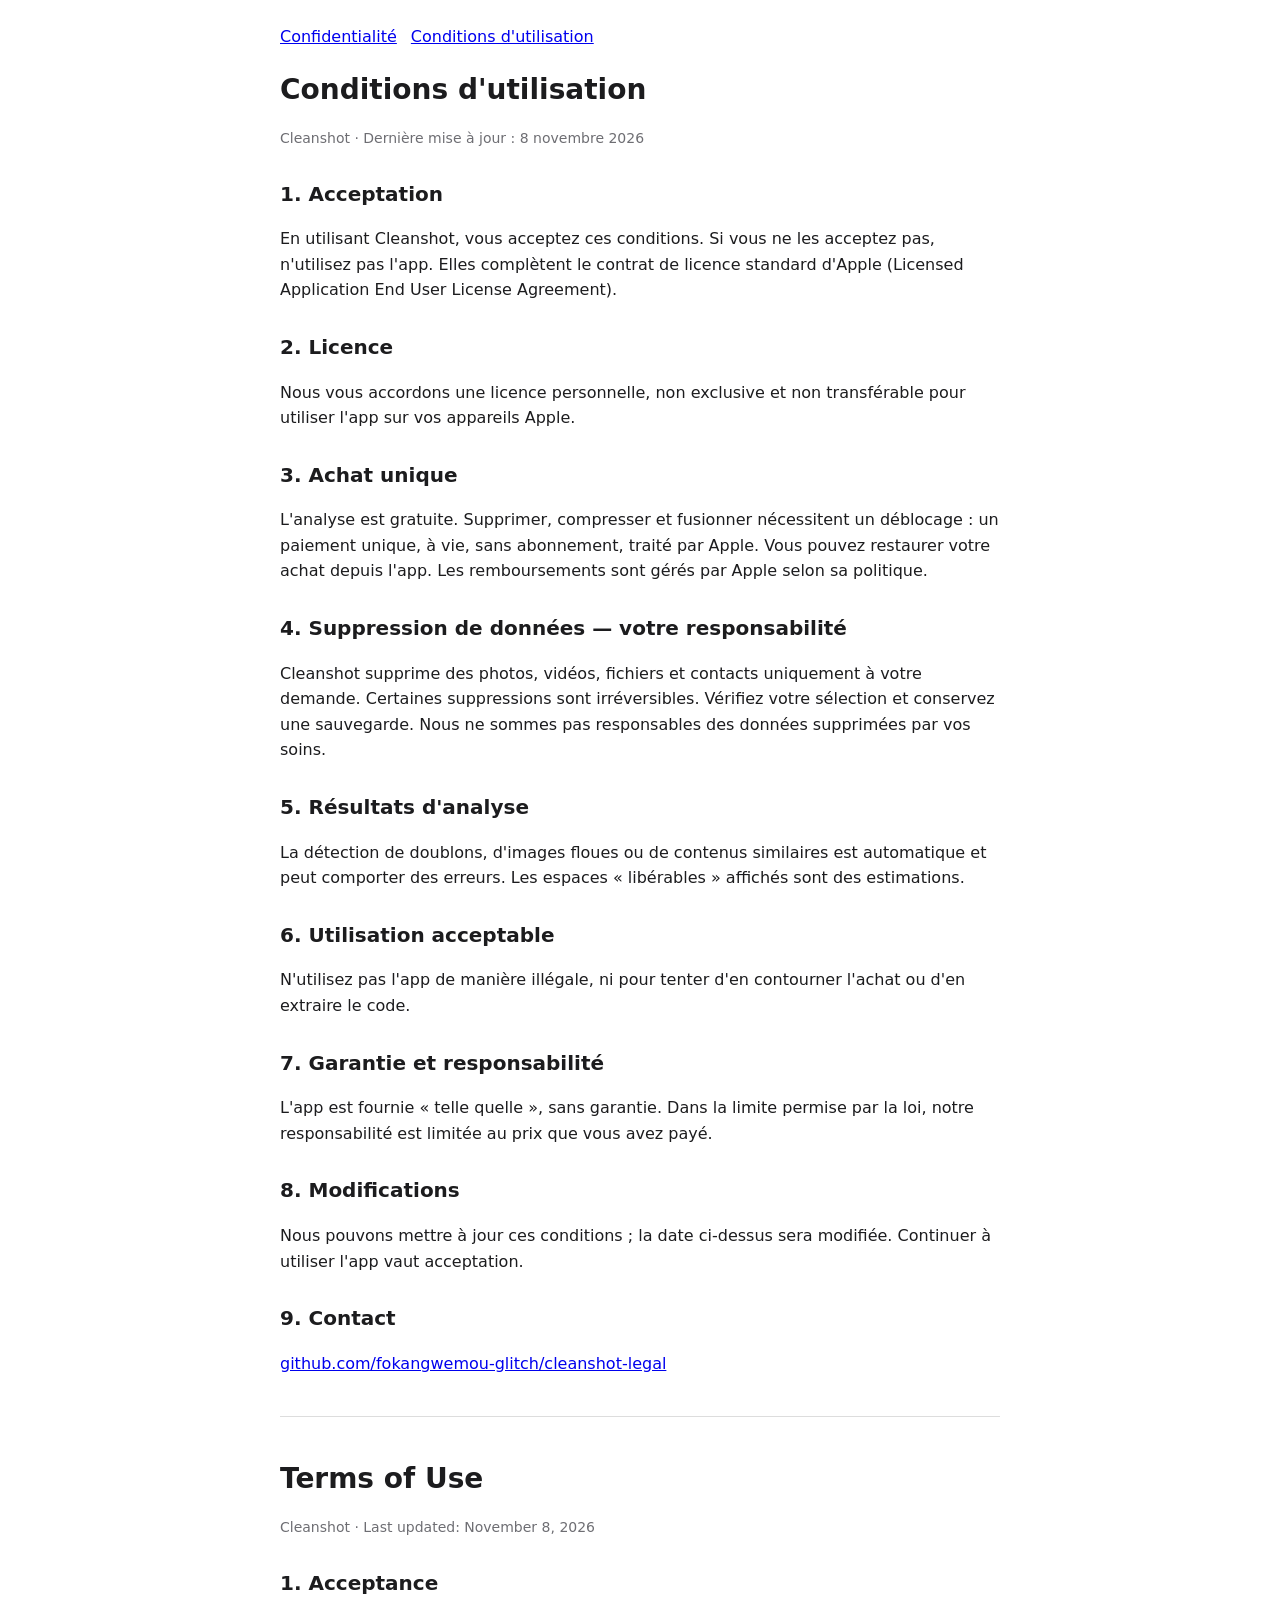
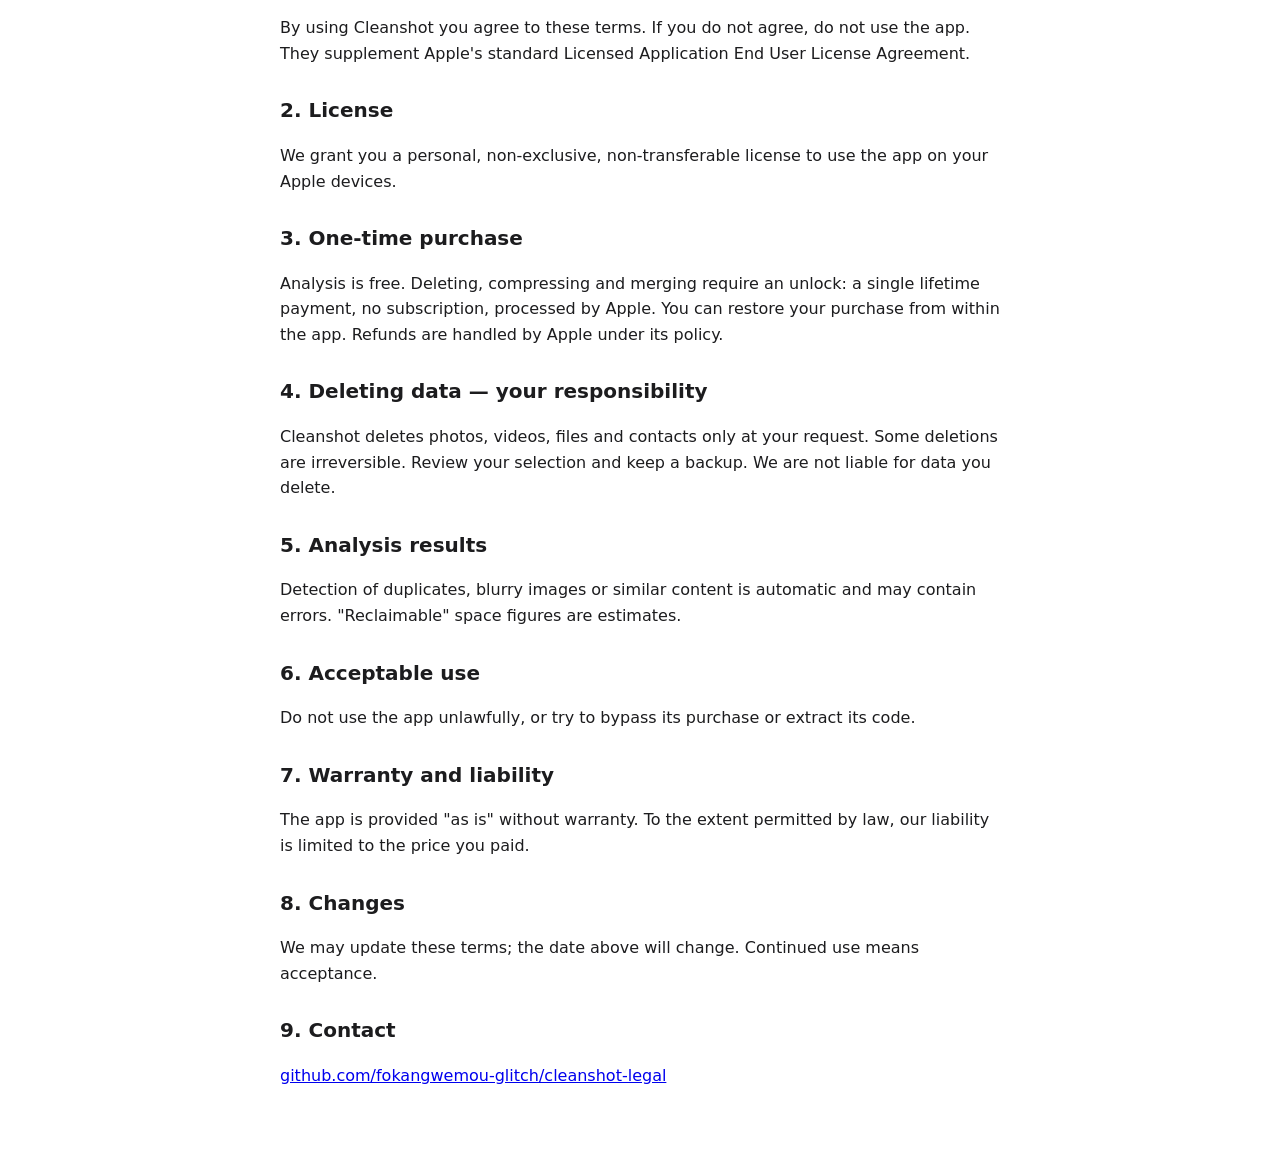
==== terms.html @ 2ff0edee "Add privacy policy and terms of use" ====
<!doctype html><html lang="fr"><head><meta charset="utf-8"><meta name="viewport" content="width=device-width,initial-scale=1"><title>Cleanshot – Conditions d'utilisation</title><link rel="stylesheet" href="style.css"></head><body>
<nav><a href="privacy.html">Confidentialité</a><a href="terms.html">Conditions d'utilisation</a></nav>
<h1>Conditions d'utilisation</h1><p class="d">Cleanshot · Dernière mise à jour : 8 novembre 2026</p>
<h2>1. Acceptation</h2><p>En utilisant Cleanshot, vous acceptez ces conditions. Si vous ne les acceptez pas, n'utilisez pas l'app. Elles complètent le contrat de licence standard d'Apple (Licensed Application End User License Agreement).</p>
<h2>2. Licence</h2><p>Nous vous accordons une licence personnelle, non exclusive et non transférable pour utiliser l'app sur vos appareils Apple.</p>
<h2>3. Achat unique</h2><p>L'analyse est gratuite. Supprimer, compresser et fusionner nécessitent un déblocage : un paiement unique, à vie, sans abonnement, traité par Apple. Vous pouvez restaurer votre achat depuis l'app. Les remboursements sont gérés par Apple selon sa politique.</p>
<h2>4. Suppression de données — votre responsabilité</h2><p>Cleanshot supprime des photos, vidéos, fichiers et contacts uniquement à votre demande. Certaines suppressions sont irréversibles. Vérifiez votre sélection et conservez une sauvegarde. Nous ne sommes pas responsables des données supprimées par vos soins.</p>
<h2>5. Résultats d'analyse</h2><p>La détection de doublons, d'images floues ou de contenus similaires est automatique et peut comporter des erreurs. Les espaces « libérables » affichés sont des estimations.</p>
<h2>6. Utilisation acceptable</h2><p>N'utilisez pas l'app de manière illégale, ni pour tenter d'en contourner l'achat ou d'en extraire le code.</p>
<h2>7. Garantie et responsabilité</h2><p>L'app est fournie « telle quelle », sans garantie. Dans la limite permise par la loi, notre responsabilité est limitée au prix que vous avez payé.</p>
<h2>8. Modifications</h2><p>Nous pouvons mettre à jour ces conditions ; la date ci-dessus sera modifiée. Continuer à utiliser l'app vaut acceptation.</p>
<h2>9. Contact</h2><p><a href="https://github.com/fokangwemou-glitch/cleanshot-legal/issues">github.com/fokangwemou-glitch/cleanshot-legal</a></p>
<hr>
<h1>Terms of Use</h1><p class="d">Cleanshot · Last updated: November 8, 2026</p>
<h2>1. Acceptance</h2><p>By using Cleanshot you agree to these terms. If you do not agree, do not use the app. They supplement Apple's standard Licensed Application End User License Agreement.</p>
<h2>2. License</h2><p>We grant you a personal, non-exclusive, non-transferable license to use the app on your Apple devices.</p>
<h2>3. One-time purchase</h2><p>Analysis is free. Deleting, compressing and merging require an unlock: a single lifetime payment, no subscription, processed by Apple. You can restore your purchase from within the app. Refunds are handled by Apple under its policy.</p>
<h2>4. Deleting data — your responsibility</h2><p>Cleanshot deletes photos, videos, files and contacts only at your request. Some deletions are irreversible. Review your selection and keep a backup. We are not liable for data you delete.</p>
<h2>5. Analysis results</h2><p>Detection of duplicates, blurry images or similar content is automatic and may contain errors. "Reclaimable" space figures are estimates.</p>
<h2>6. Acceptable use</h2><p>Do not use the app unlawfully, or try to bypass its purchase or extract its code.</p>
<h2>7. Warranty and liability</h2><p>The app is provided "as is" without warranty. To the extent permitted by law, our liability is limited to the price you paid.</p>
<h2>8. Changes</h2><p>We may update these terms; the date above will change. Continued use means acceptance.</p>
<h2>9. Contact</h2><p><a href="https://github.com/fokangwemou-glitch/cleanshot-legal/issues">github.com/fokangwemou-glitch/cleanshot-legal</a></p>
</body></html>
---- style.css ----
body{font:16px/1.6 -apple-system,system-ui,sans-serif;max-width:720px;margin:0 auto;padding:24px 18px 60px;color:#1c1c1e;background:#fff}
h1{font-size:28px;margin-bottom:4px}h2{font-size:20px;margin-top:28px}.d{color:#6e6e73;font-size:14px}
nav a{margin-right:14px}hr{margin:40px 0;border:0;border-top:1px solid #ddd}
@media(prefers-color-scheme:dark){body{background:#000;color:#f2f2f7}.d{color:#98989d}a{color:#4da3ff}hr{border-color:#333}}
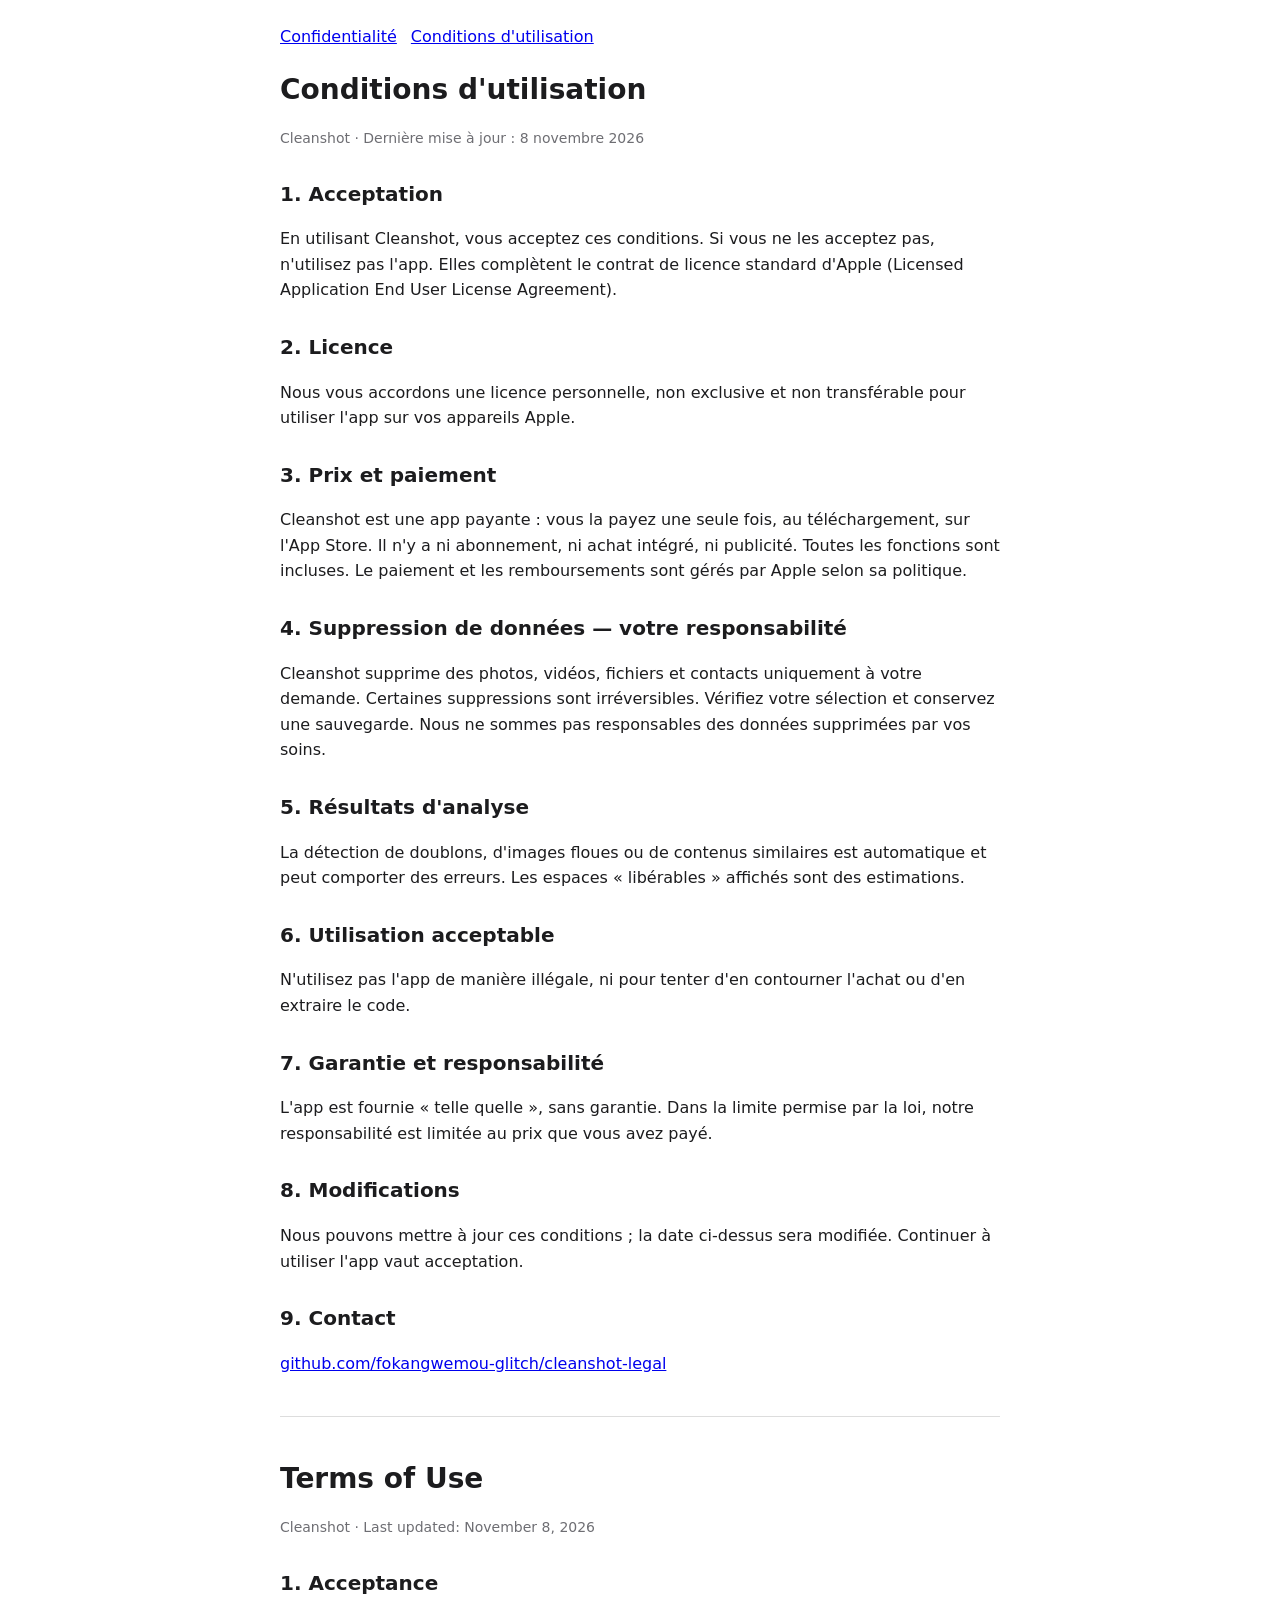
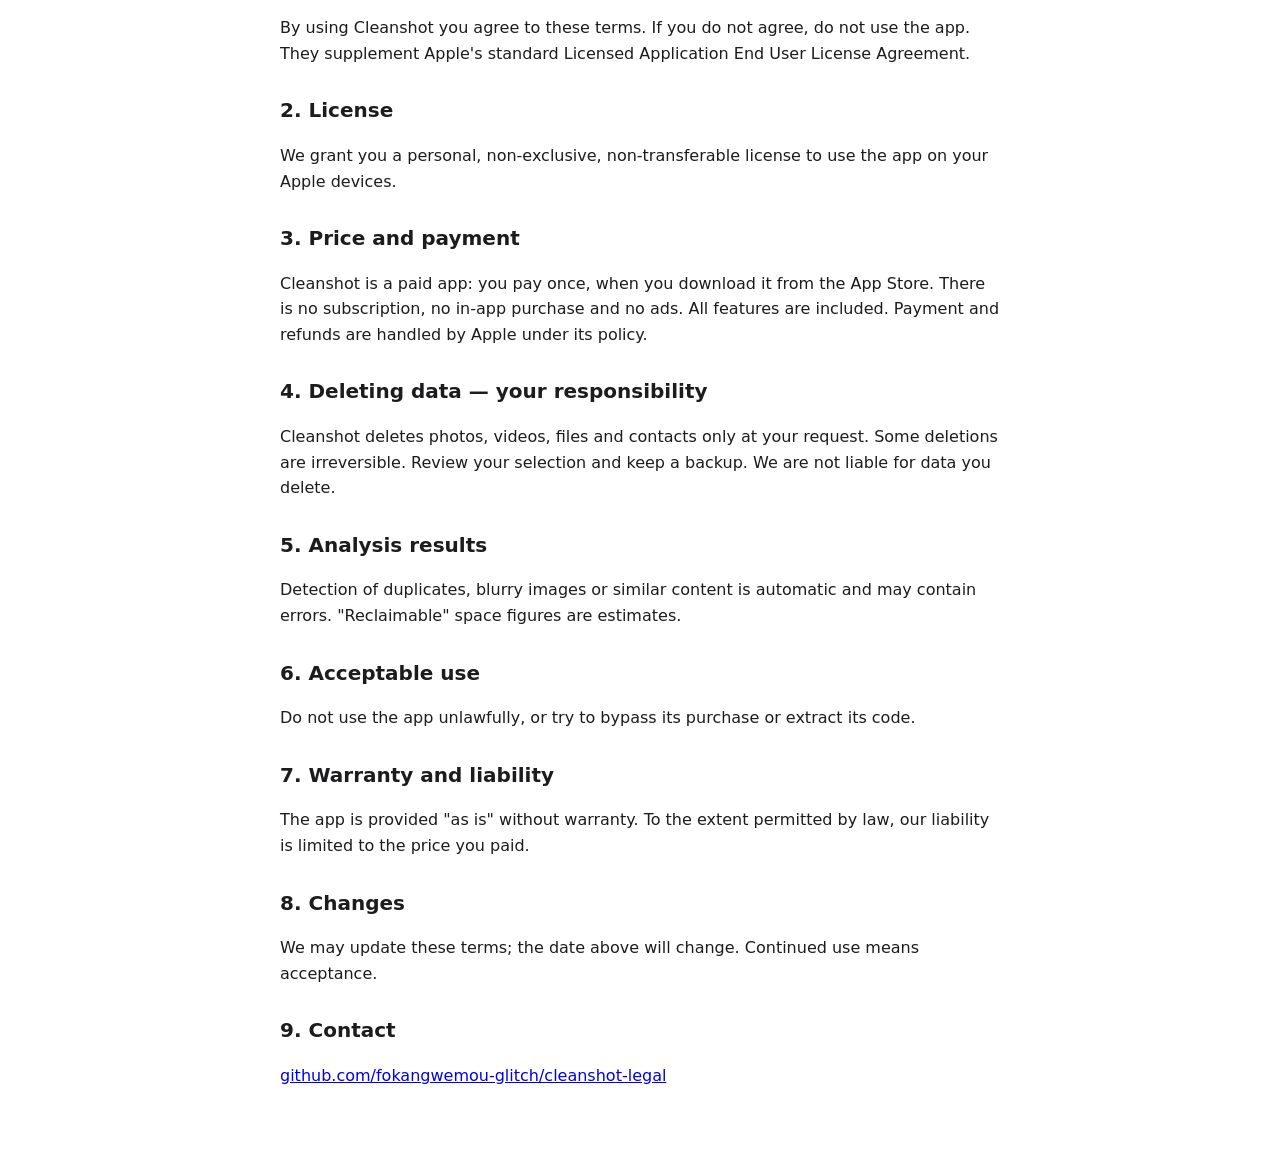
==== commit 4bca3216: "Update legal texts: paid app, no in-app purchase" ====
--- a/terms.html
+++ b/terms.html
@@ -3,7 +3,7 @@
 <h1>Conditions d'utilisation</h1><p class="d">Cleanshot · Dernière mise à jour : 8 novembre 2026</p>
 <h2>1. Acceptation</h2><p>En utilisant Cleanshot, vous acceptez ces conditions. Si vous ne les acceptez pas, n'utilisez pas l'app. Elles complètent le contrat de licence standard d'Apple (Licensed Application End User License Agreement).</p>
 <h2>2. Licence</h2><p>Nous vous accordons une licence personnelle, non exclusive et non transférable pour utiliser l'app sur vos appareils Apple.</p>
-<h2>3. Achat unique</h2><p>L'analyse est gratuite. Supprimer, compresser et fusionner nécessitent un déblocage : un paiement unique, à vie, sans abonnement, traité par Apple. Vous pouvez restaurer votre achat depuis l'app. Les remboursements sont gérés par Apple selon sa politique.</p>
+<h2>3. Prix et paiement</h2><p>Cleanshot est une app payante : vous la payez une seule fois, au téléchargement, sur l'App Store. Il n'y a ni abonnement, ni achat intégré, ni publicité. Toutes les fonctions sont incluses. Le paiement et les remboursements sont gérés par Apple selon sa politique.</p>
 <h2>4. Suppression de données — votre responsabilité</h2><p>Cleanshot supprime des photos, vidéos, fichiers et contacts uniquement à votre demande. Certaines suppressions sont irréversibles. Vérifiez votre sélection et conservez une sauvegarde. Nous ne sommes pas responsables des données supprimées par vos soins.</p>
 <h2>5. Résultats d'analyse</h2><p>La détection de doublons, d'images floues ou de contenus similaires est automatique et peut comporter des erreurs. Les espaces « libérables » affichés sont des estimations.</p>
 <h2>6. Utilisation acceptable</h2><p>N'utilisez pas l'app de manière illégale, ni pour tenter d'en contourner l'achat ou d'en extraire le code.</p>
@@ -14,7 +14,7 @@
 <h1>Terms of Use</h1><p class="d">Cleanshot · Last updated: November 8, 2026</p>
 <h2>1. Acceptance</h2><p>By using Cleanshot you agree to these terms. If you do not agree, do not use the app. They supplement Apple's standard Licensed Application End User License Agreement.</p>
 <h2>2. License</h2><p>We grant you a personal, non-exclusive, non-transferable license to use the app on your Apple devices.</p>
-<h2>3. One-time purchase</h2><p>Analysis is free. Deleting, compressing and merging require an unlock: a single lifetime payment, no subscription, processed by Apple. You can restore your purchase from within the app. Refunds are handled by Apple under its policy.</p>
+<h2>3. Price and payment</h2><p>Cleanshot is a paid app: you pay once, when you download it from the App Store. There is no subscription, no in-app purchase and no ads. All features are included. Payment and refunds are handled by Apple under its policy.</p>
 <h2>4. Deleting data — your responsibility</h2><p>Cleanshot deletes photos, videos, files and contacts only at your request. Some deletions are irreversible. Review your selection and keep a backup. We are not liable for data you delete.</p>
 <h2>5. Analysis results</h2><p>Detection of duplicates, blurry images or similar content is automatic and may contain errors. "Reclaimable" space figures are estimates.</p>
 <h2>6. Acceptable use</h2><p>Do not use the app unlawfully, or try to bypass its purchase or extract its code.</p>
